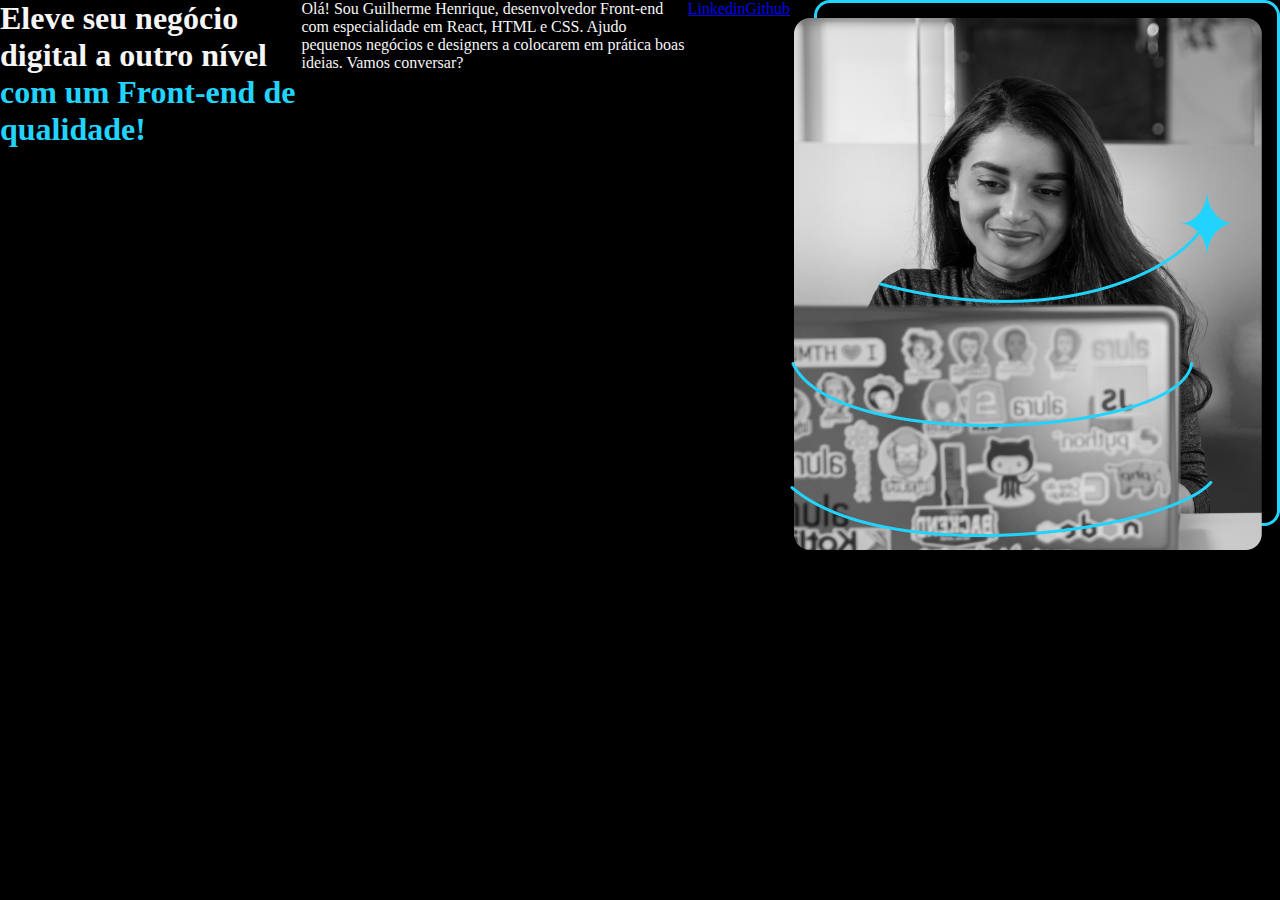
==== index.html @ 440de0aa "Criando um portfolio" ====
<!DOCTYPE html>
<html lang="pt-br">
<head>
    <meta charset="UTF-8">
    <meta http-equiv="X-UA-Compatible" content="IE=edge">
    <meta name="viewport" content="width=device-width, initial-scale=1.0">
    <title>Portfolio</title>
    <link rel="stylesheet" href="style.css">
</head>
<body>
    <header></header> <!--Cabeçalho-->
    <main class="apresentacao">
        <h1>Eleve seu negócio digital a outro nível 
            <strong class="titulo-destaque">com um Front-end 
            de qualidade!</strong></h1>

        <p>
            Olá! Sou Guilherme Henrique, desenvolvedor Front-end com especialidade 
            em  React, HTML e CSS. 
            Ajudo pequenos negócios e designers a colocarem em prática boas ideias.
             Vamos conversar?
        </p>

        <a href="www.linkedin.com/in/guilherme-costa-a00463291">Linkedin</a>
        <a href="https://github.com/GuilhermeDevSoftware">Github</a>
        
        <img src="ImagemimagemPortfolio.png" alt="foto programando">
    </main> <!--Principal-->
    <footer></footer> <!--Rodapé-->
</body>
</html>
---- style.css ----
* {  /* o asteristico se refere a TUDO no html */
    margin: 0;
    padding: 0;
}

body {
    height: 100vh; /* Altura padrão*/
    box-sizing: border-box;
    background-color: #000000;
    color: #F6F6F6;
}

.titulo-destaque {
    color: #22d4fd;
}

.apresentacao {
    display: flex;
}
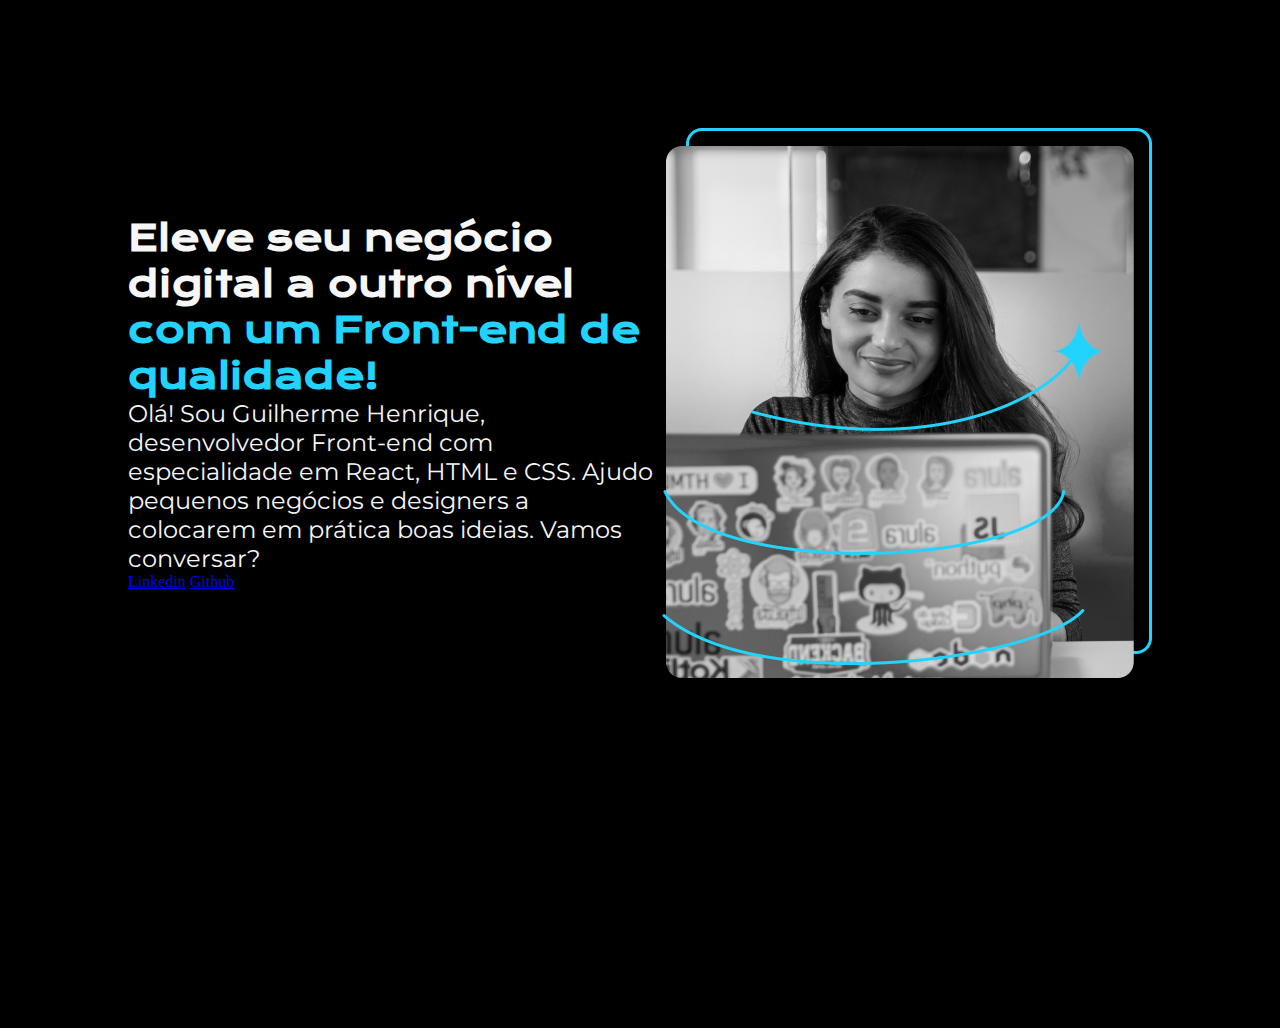
==== commit df99fe68: "Importando fontes" ====
--- a/index.html
+++ b/index.html
@@ -10,20 +10,22 @@
 <body>
     <header></header> <!--Cabeçalho-->
     <main class="apresentacao">
-        <h1>Eleve seu negócio digital a outro nível 
-            <strong class="titulo-destaque">com um Front-end 
-            de qualidade!</strong></h1>
-
-        <p>
-            Olá! Sou Guilherme Henrique, desenvolvedor Front-end com especialidade 
-            em  React, HTML e CSS. 
-            Ajudo pequenos negócios e designers a colocarem em prática boas ideias.
-             Vamos conversar?
-        </p>
-
-        <a href="www.linkedin.com/in/guilherme-costa-a00463291">Linkedin</a>
-        <a href="https://github.com/GuilhermeDevSoftware">Github</a>
-        
+        <section class="apresentacao__conteudo">
+            <h1 class="apresentacao__conteudo__titulo">Eleve seu negócio digital a outro nível 
+                <strong class="titulo-destaque">com um Front-end 
+                de qualidade!</strong></h1>
+    
+            <p class="apresentacao__conteudo__texto">
+                Olá! Sou Guilherme Henrique, desenvolvedor Front-end com especialidade 
+                em  React, HTML e CSS. 
+                Ajudo pequenos negócios e designers a colocarem em prática boas ideias.
+                 Vamos conversar?
+            </p>
+    
+            <a href="www.linkedin.com/in/guilherme-costa-a00463291">Linkedin</a>
+            <a href="https://github.com/GuilhermeDevSoftware">Github</a>
+        </section>
+    
         <img src="ImagemimagemPortfolio.png" alt="foto programando">
     </main> <!--Principal-->
     <footer></footer> <!--Rodapé-->
--- a/style.css
+++ b/style.css
@@ -1,3 +1,5 @@
+@import url('https://fonts.googleapis.com/css2?family=Krona+One&family=Montserrat:ital,wght@0,100..900;1,100..900&display=swap'); /* Montserrat e Krona One */
+
 * {  /* o asteristico se refere a TUDO no html */
     margin: 0;
     padding: 0;
@@ -14,6 +16,24 @@
     color: #22d4fd;
 }
 
-.apresentacao {
-    display: flex;
+.apresentacao { 
+    margin: 10%;
+    display: flex; /* Sequencia em linha*/
+    align-items: center;/* Centralizando */ 
+    justify-content: space-between; /* Espaço entre conteudoi*/
 }
+
+.apresentacao__conteudo {
+    width: 615px;
+    /*height: 482px;*/
+}
+
+.apresentacao__conteudo__titulo {
+    font-size: 36px;
+    font-family: "Krona One", sans-serif;
+}
+
+.apresentacao__conteudo__texto {
+    font-size: 24px;
+    font-family: "Montserrat", sans-serif;
+}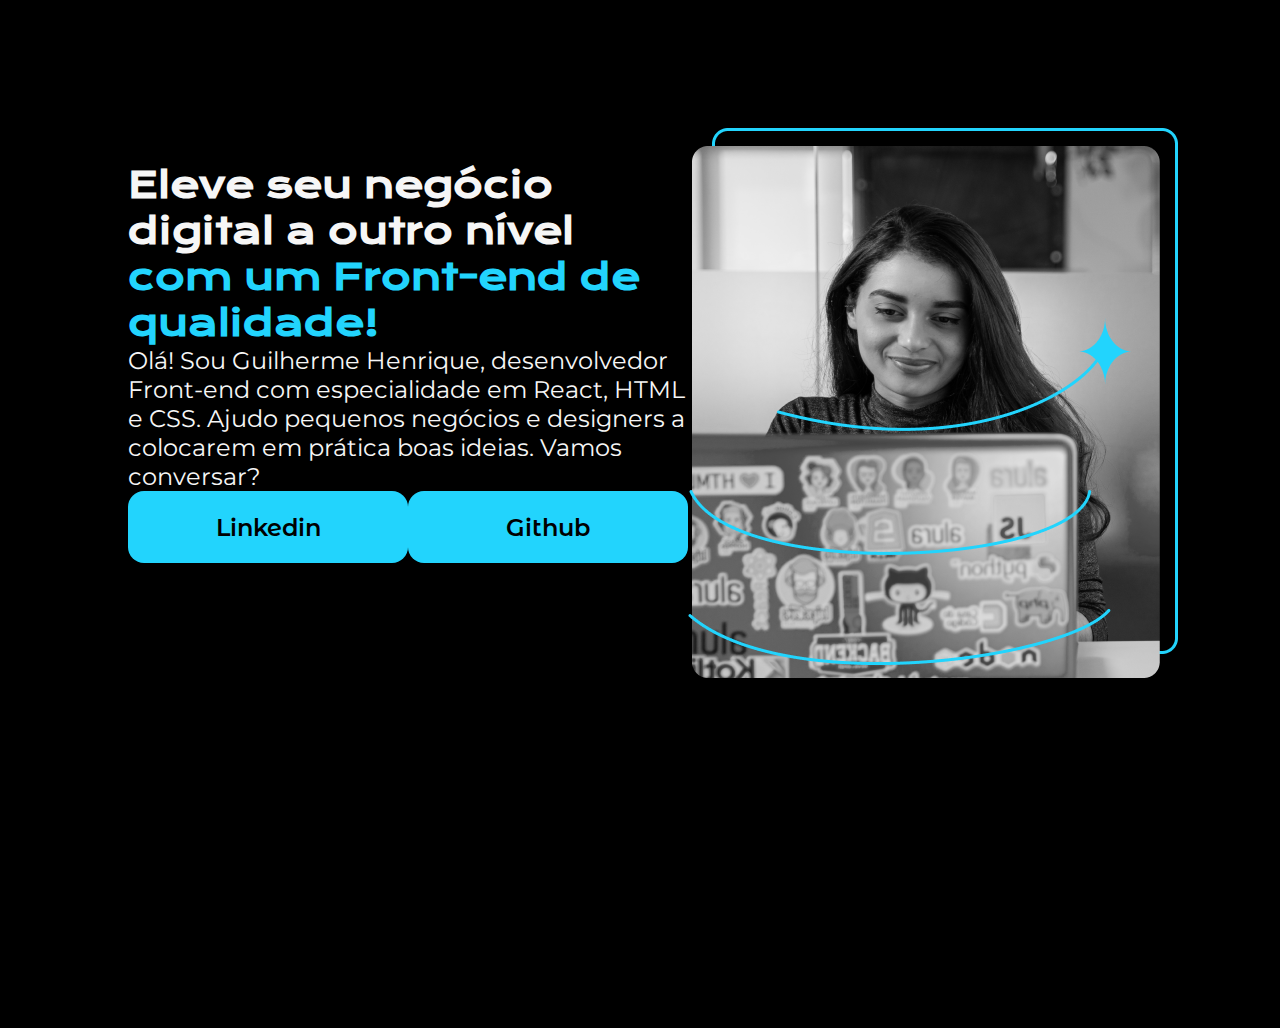
==== commit b4e99f4c: "Criando botão personalizado" ====
--- a/index.html
+++ b/index.html
@@ -1,5 +1,6 @@
 <!DOCTYPE html>
 <html lang="pt-br">
+
 <head>
     <meta charset="UTF-8">
     <meta http-equiv="X-UA-Compatible" content="IE=edge">
@@ -7,6 +8,7 @@
     <title>Portfolio</title>
     <link rel="stylesheet" href="style.css">
 </head>
+
 <body>
     <header></header> <!--Cabeçalho-->
     <main class="apresentacao">
@@ -21,13 +23,17 @@
                 Ajudo pequenos negócios e designers a colocarem em prática boas ideias.
                  Vamos conversar?
             </p>
-    
-            <a href="www.linkedin.com/in/guilherme-costa-a00463291">Linkedin</a>
-            <a href="https://github.com/GuilhermeDevSoftware">Github</a>
+            
+            <div class="apresentacao__links">
+                <a class="apresentacao__links__link" href="www.linkedin.com/in/guilherme-costa-a00463291">Linkedin</a>
+                <a class="apresentacao__links__link" href="https://github.com/GuilhermeDevSoftware">Github</a>
+            </div>
+            
         </section>
     
         <img src="ImagemimagemPortfolio.png" alt="foto programando">
     </main> <!--Principal-->
     <footer></footer> <!--Rodapé-->
 </body>
+
 </html>--- a/style.css
+++ b/style.css
@@ -1,4 +1,5 @@
 @import url('https://fonts.googleapis.com/css2?family=Krona+One&family=Montserrat:ital,wght@0,100..900;1,100..900&display=swap'); /* Montserrat e Krona One */
+@import url('https://fonts.googleapis.com/css2?family=Montserrat+Alternates&display=swap');
 
 * {  /* o asteristico se refere a TUDO no html */
     margin: 0;
@@ -25,7 +26,7 @@
 
 .apresentacao__conteudo {
     width: 615px;
-    /*height: 482px;*/
+    height: 482px;
 }
 
 .apresentacao__conteudo__titulo {
@@ -36,4 +37,22 @@
 .apresentacao__conteudo__texto {
     font-size: 24px;
     font-family: "Montserrat", sans-serif;
+}
+
+.apresentacao__links {
+    display: flex;
+    justify-content: space-between;
+}
+
+.apresentacao__links__link { /* Criando um botao*/
+    background-color: #22D4FD;
+    width: 280px;
+    text-align: center;
+    border-radius: 16px; /* Arredondar a borda*/
+    font-size: 24px;
+    font-weight: 600;
+    padding: 21.5px 0 ; /* Primeiro valor é vertical e o segundo é horizontal*/
+    text-decoration: none;
+    color: #000000;
+    font-family: "Montserrat Alternates", sans-serif;
 }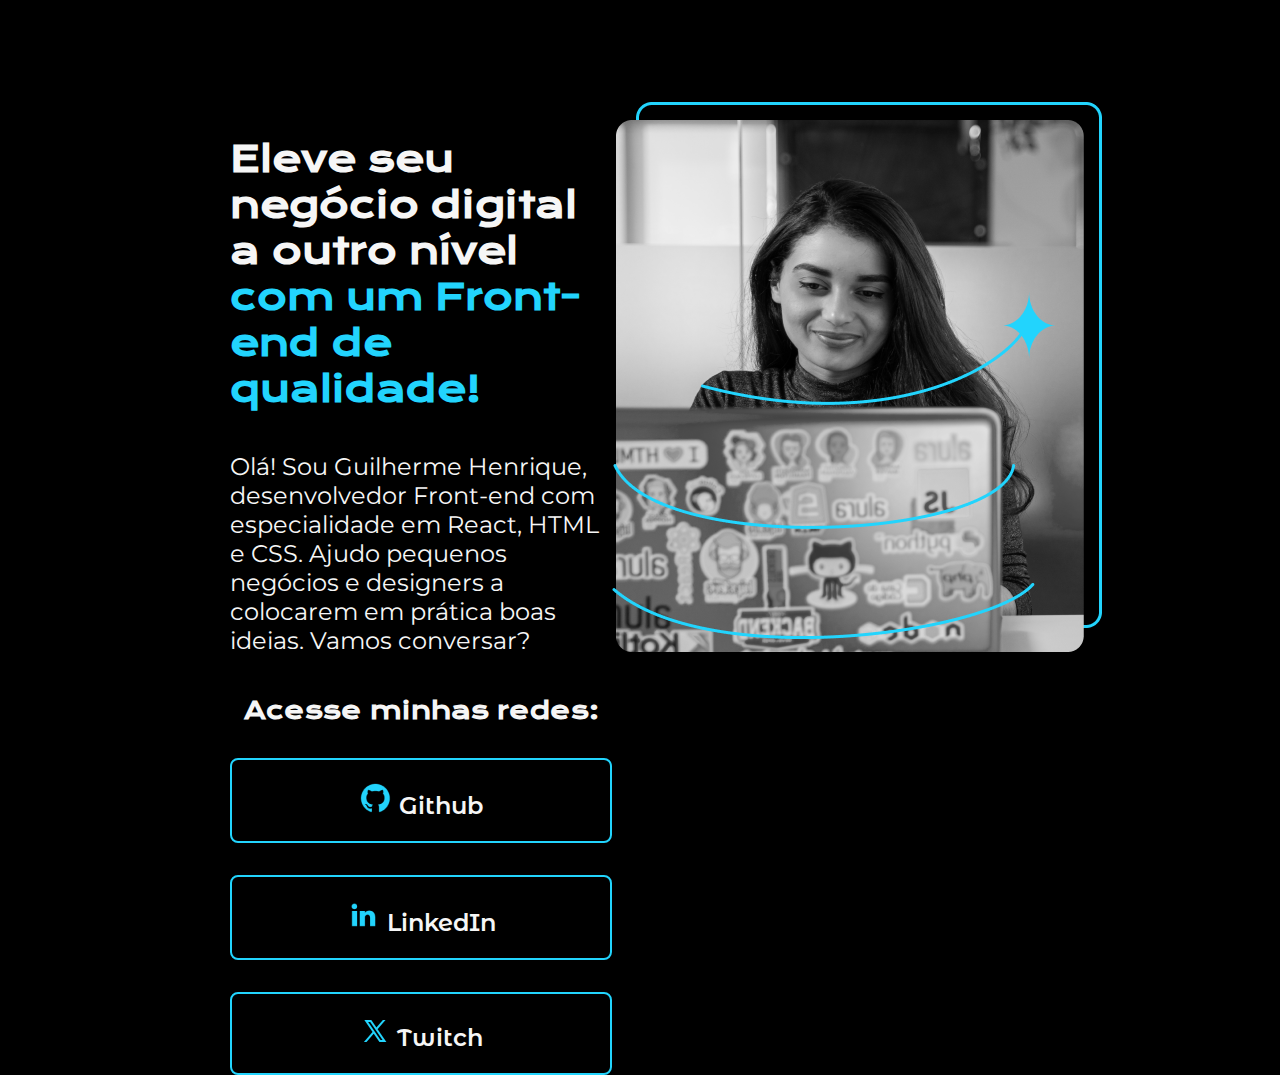
==== commit 999c3fb9: "Adicionando icones visuais aos links" ====
--- a/index.html
+++ b/index.html
@@ -25,13 +25,24 @@
             </p>
             
             <div class="apresentacao__links">
-                <a class="apresentacao__links__link" href="www.linkedin.com/in/guilherme-costa-a00463291">Linkedin</a>
-                <a class="apresentacao__links__link" href="https://github.com/GuilhermeDevSoftware">Github</a>
+                <h2 class="apresentacao__links__subtitulo">Acesse minhas redes:</h2>
+                <a  class="apresentacao__links__link" href="https://github.com/GuilhermeDevSoftware">
+                    <img src="./imagens/github.png">
+                    Github
+                </a>
+                <a  class="apresentacao__links__link" href="https://www.udemy.com/join/login-popup/?next=/home/my-courses/learning/">
+                    <img src="./imagens/linkedin1.png">
+                    LinkedIn
+                </a>
+                <a  class="apresentacao__links__link" href="https://twitch.tv/tibia">
+                    <img src="./imagens/twiter.png">
+                    Twitch
+                </a>
             </div>
             
         </section>
     
-        <img src="ImagemimagemPortfolio.png" alt="foto programando">
+        <img src="./imagens/ImagemimagemPortfolio.png" alt="foto programando">
     </main> <!--Principal-->
     <footer></footer> <!--Rodapé-->
 </body>
--- a/style.css
+++ b/style.css
@@ -18,15 +18,18 @@
 }
 
 .apresentacao { 
-    margin: 10%;
+    margin: 8% 18%;
     display: flex; /* Sequencia em linha*/
     align-items: center;/* Centralizando */ 
-    justify-content: space-between; /* Espaço entre conteudoi*/
+    justify-content: space-between; /* Espaço entre conteudo*/
 }
 
 .apresentacao__conteudo {
     width: 615px;
     height: 482px;
+    display: flex;
+    flex-direction: column;
+    gap: 40px;
 }
 
 .apresentacao__conteudo__titulo {
@@ -40,19 +43,30 @@
 }
 
 .apresentacao__links {
-    display: flex;
+    display: flex; /* Deixa em linha*/
+    flex-direction: column; /* Deixa em coluna*/
+    align-items: center; /* Centralizar*/
     justify-content: space-between;
+    gap: 32px; /* Criar espaço entre os botão, sem isso fica grudado*/
+    margin-bottom: 15px;
+}
+
+.apresentacao__links__subtitulo {
+    font-family: "Krona One", sans-serif;
+    font-weight: 400px; /* Calibre da fonte */
+    font-size: 24px;
 }
 
 .apresentacao__links__link { /* Criando um botao*/
-    background-color: #22D4FD;
-    width: 280px;
+    width: 378px; /* Largura*/
     text-align: center;
-    border-radius: 16px; /* Arredondar a borda*/
+    border: 2px solid #22d4fd; /* Criar uma borda solida */
+    border-radius: 8px; /* Arredondar a borda*/
     font-size: 24px;
     font-weight: 600;
     padding: 21.5px 0 ; /* Primeiro valor é vertical e o segundo é horizontal*/
     text-decoration: none;
-    color: #000000;
+    color: #f6f6f6;
     font-family: "Montserrat Alternates", sans-serif;
-}+}
+
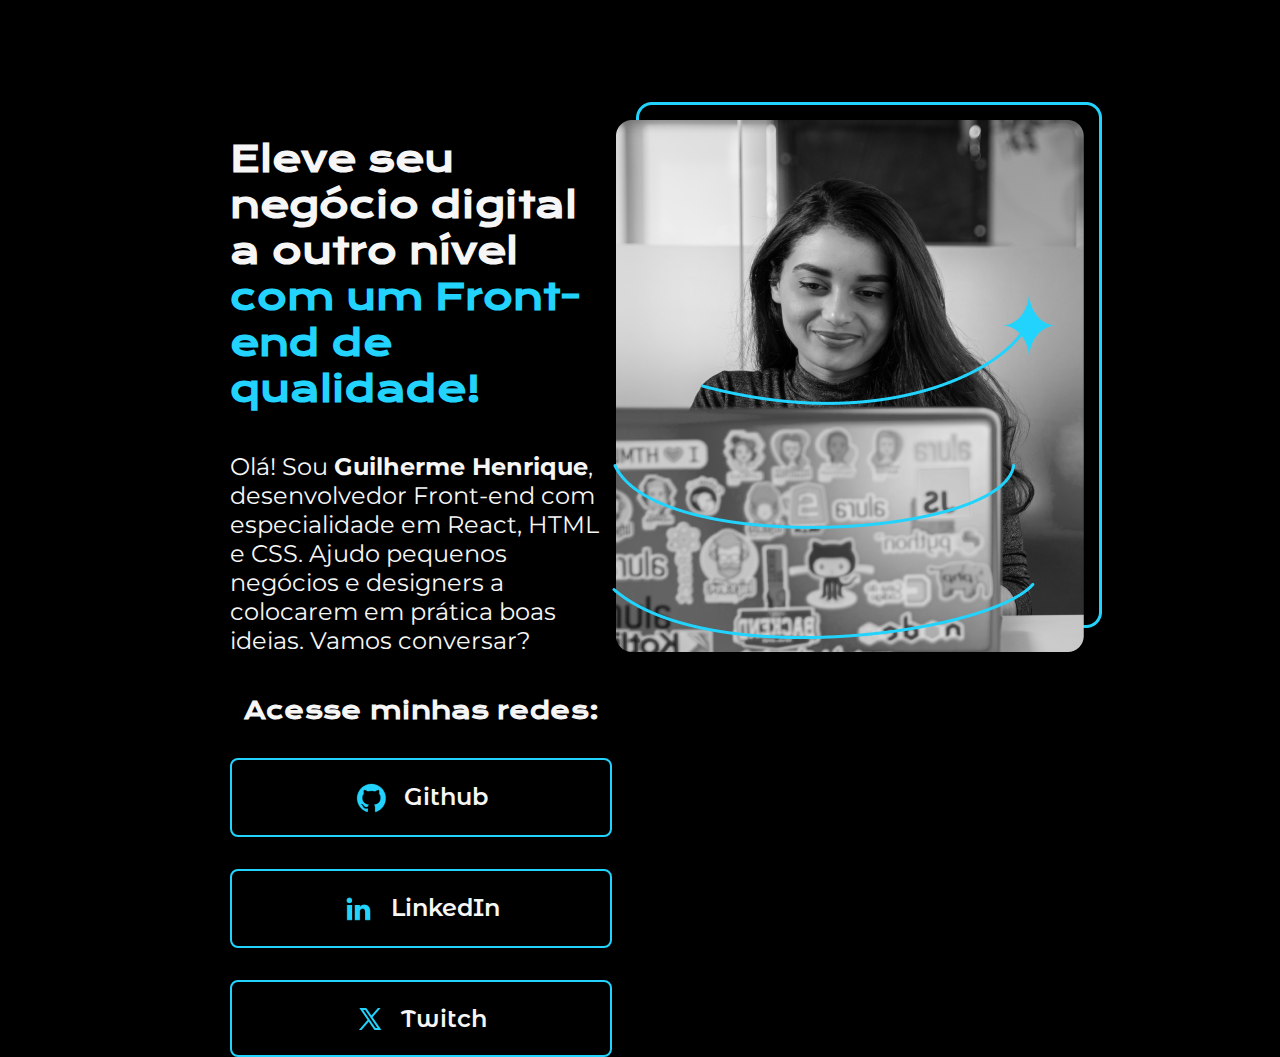
==== commit 030ce3c8: "Destacando as navegações" ====
--- a/index.html
+++ b/index.html
@@ -18,7 +18,7 @@
                 de qualidade!</strong></h1>
     
             <p class="apresentacao__conteudo__texto">
-                Olá! Sou Guilherme Henrique, desenvolvedor Front-end com especialidade 
+                Olá! Sou <strong class="destaque__nome">Guilherme Henrique</strong>, desenvolvedor Front-end com especialidade 
                 em  React, HTML e CSS. 
                 Ajudo pequenos negócios e designers a colocarem em prática boas ideias.
                  Vamos conversar?
--- a/style.css
+++ b/style.css
@@ -58,6 +58,9 @@
 }
 
 .apresentacao__links__link { /* Criando um botao*/
+    display: flex;
+    justify-content: center;
+    gap: 16px;
     width: 378px; /* Largura*/
     text-align: center;
     border: 2px solid #22d4fd; /* Criar uma borda solida */
@@ -70,3 +73,10 @@
     font-family: "Montserrat Alternates", sans-serif;
 }
 
+.apresentacao__links__link:hover {
+    background-color: #272727;
+}
+
+.destaque__nome:hover {
+    box-shadow: 0 0 10px rgba(86, 188, 228, 0.5);
+}
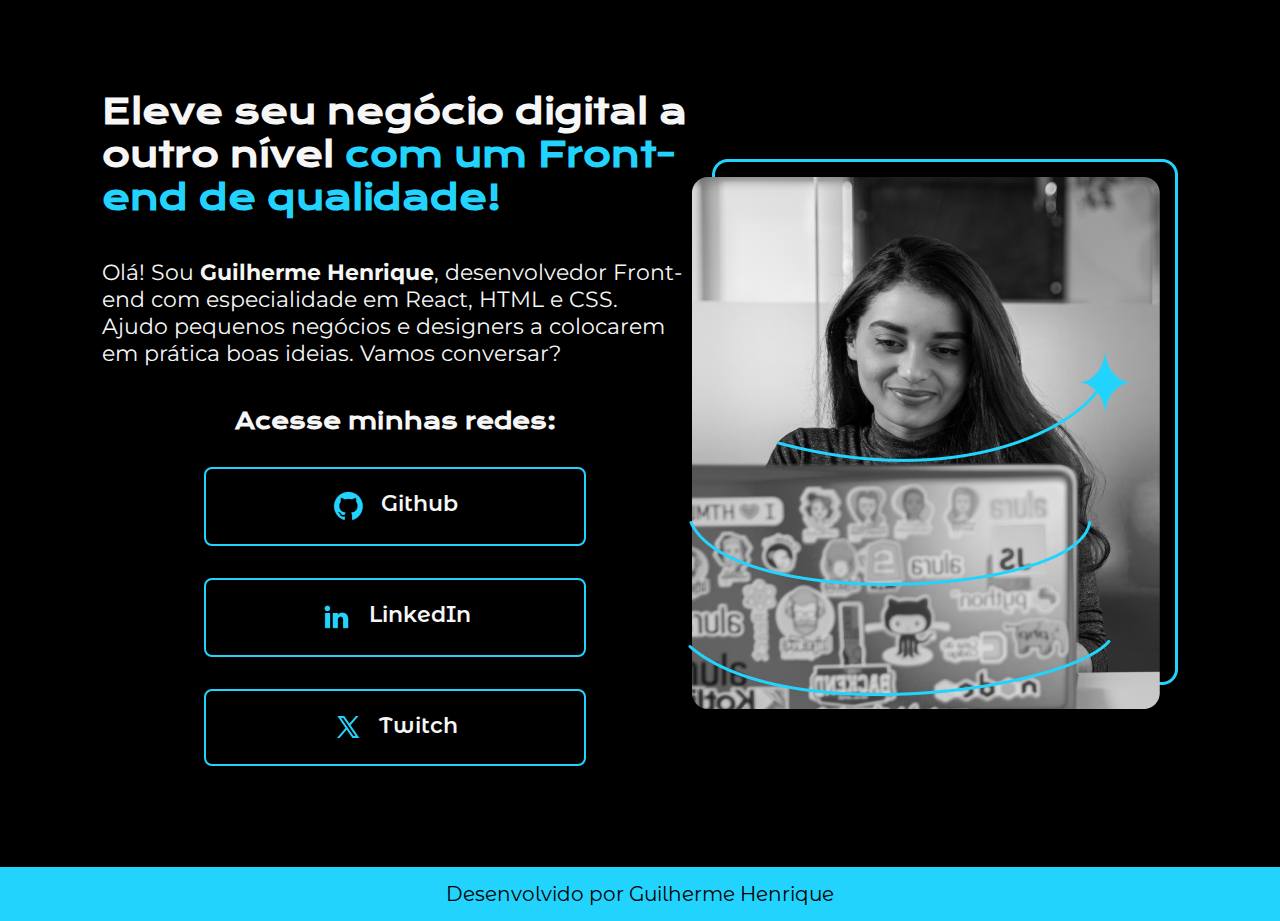
==== commit 7e73fef7: "Footer" ====
--- a/index.html
+++ b/index.html
@@ -44,7 +44,9 @@
     
         <img src="./imagens/ImagemimagemPortfolio.png" alt="foto programando">
     </main> <!--Principal-->
-    <footer></footer> <!--Rodapé-->
+    <footer class="rodape">
+        <p>Desenvolvido por Guilherme Henrique</p>
+    </footer> <!--Rodapé-->
 </body>
 
 </html>--- a/style.css
+++ b/style.css
@@ -7,7 +7,7 @@
 }
 
 body {
-    height: 100vh; /* Altura padrão*/
+   /* height: 100vh;  Altura padrão*/
     box-sizing: border-box;
     background-color: #000000;
     color: #F6F6F6;
@@ -18,27 +18,26 @@
 }
 
 .apresentacao { 
-    margin: 8% 18%;
+    padding: 7% 8%; /* Distancia entre os itens na tela*/
     display: flex; /* Sequencia em linha*/
     align-items: center;/* Centralizando */ 
     justify-content: space-between; /* Espaço entre conteudo*/
 }
 
 .apresentacao__conteudo {
-    width: 615px;
-    height: 482px;
+    width: 600px;
     display: flex;
     flex-direction: column;
     gap: 40px;
 }
 
 .apresentacao__conteudo__titulo {
-    font-size: 36px;
+    font-size: 34px;
     font-family: "Krona One", sans-serif;
 }
 
 .apresentacao__conteudo__texto {
-    font-size: 24px;
+    font-size: 22px;
     font-family: "Montserrat", sans-serif;
 }
 
@@ -48,13 +47,13 @@
     align-items: center; /* Centralizar*/
     justify-content: space-between;
     gap: 32px; /* Criar espaço entre os botão, sem isso fica grudado*/
-    margin-bottom: 15px;
+    margin-bottom: 12px;
 }
 
 .apresentacao__links__subtitulo {
     font-family: "Krona One", sans-serif;
     font-weight: 400px; /* Calibre da fonte */
-    font-size: 24px;
+    font-size: 22px;
 }
 
 .apresentacao__links__link { /* Criando um botao*/
@@ -65,7 +64,7 @@
     text-align: center;
     border: 2px solid #22d4fd; /* Criar uma borda solida */
     border-radius: 8px; /* Arredondar a borda*/
-    font-size: 24px;
+    font-size: 22px;
     font-weight: 600;
     padding: 21.5px 0 ; /* Primeiro valor é vertical e o segundo é horizontal*/
     text-decoration: none;
@@ -80,3 +79,13 @@
 .destaque__nome:hover {
     box-shadow: 0 0 10px rgba(86, 188, 228, 0.5);
 }
+
+.rodape {
+    color: #000000;
+    background-color: #22d4fd;
+    font-family: "Montserrat Alternates", sans-serif;
+    font-size: 20px;
+    padding: 15px;
+    text-align: center;
+    font-weight: 400px;
+}
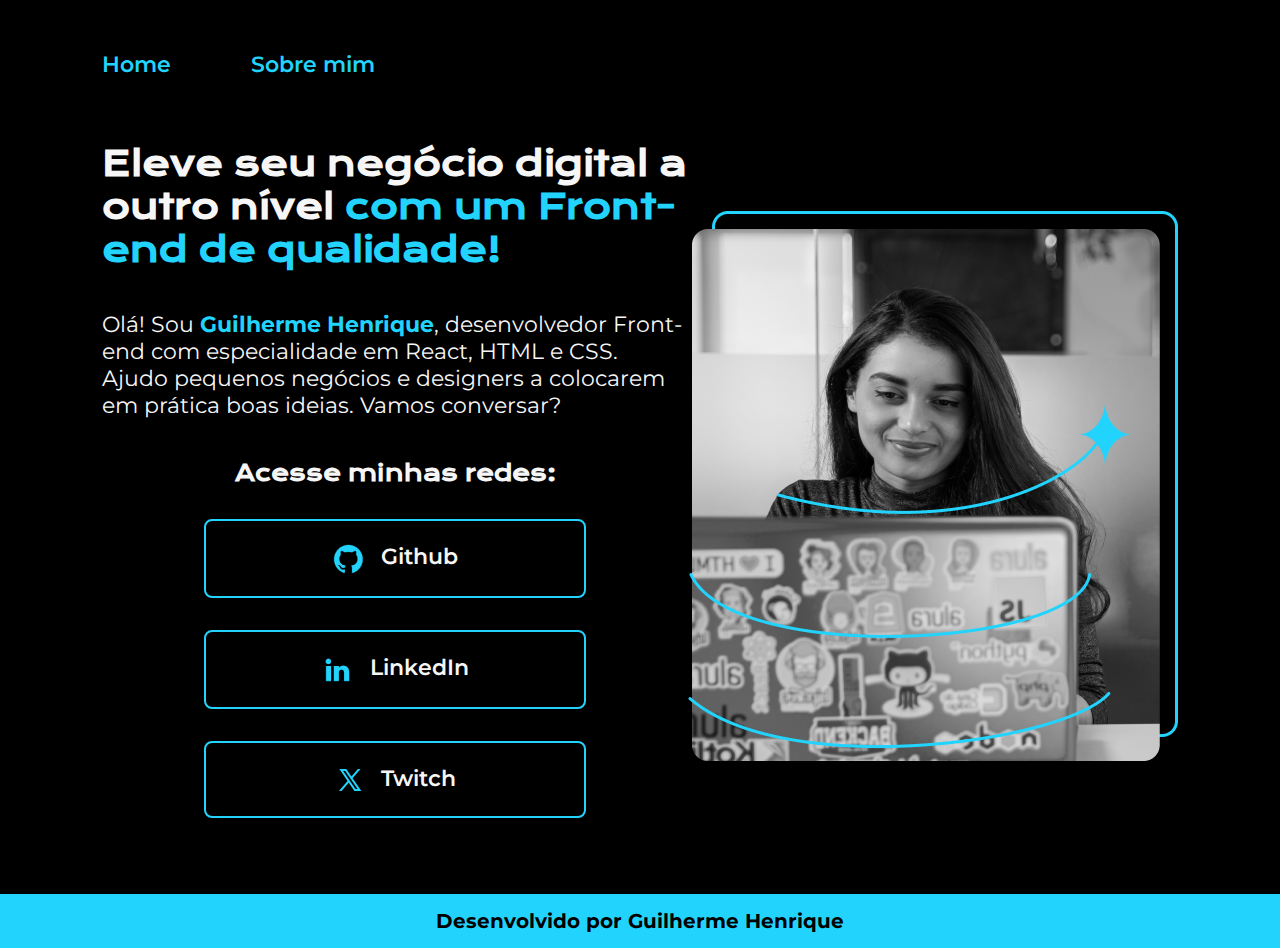
==== commit 28d6ac75: "Projeto Concluido" ====
--- a/index.html
+++ b/index.html
@@ -6,11 +6,16 @@
     <meta http-equiv="X-UA-Compatible" content="IE=edge">
     <meta name="viewport" content="width=device-width, initial-scale=1.0">
     <title>Portfolio</title>
-    <link rel="stylesheet" href="style.css">
+    <link rel="stylesheet" href="./styles/style.css">
 </head>
 
 <body>
-    <header></header> <!--Cabeçalho-->
+    <header class="Cabecalho">
+        <nav class="Cabecalho__menu">
+            <a class="Cabecalho__menu__link" href="index.html">Home</a>
+            <a class="Cabecalho__menu__link" href="about.html">Sobre mim</a>
+        </nav>
+    </header> <!--Cabeçalho-->
     <main class="apresentacao">
         <section class="apresentacao__conteudo">
             <h1 class="apresentacao__conteudo__titulo">Eleve seu negócio digital a outro nível 
@@ -45,7 +50,7 @@
         <img src="./imagens/ImagemimagemPortfolio.png" alt="foto programando">
     </main> <!--Principal-->
     <footer class="rodape">
-        <p>Desenvolvido por Guilherme Henrique</p>
+        <p><strong>Desenvolvido por Guilherme Henrique</strong> </p>
     </footer> <!--Rodapé-->
 </body>
 
--- a/styles/style.css
+++ b/styles/style.css
@@ -0,0 +1,124 @@
+@import url('https://fonts.googleapis.com/css2?family=Krona+One&family=Montserrat:ital,wght@0,100..900;1,100..900&display=swap'); /* Montserrat e Krona One */
+@import url('https://fonts.googleapis.com/css2?family=Montserrat+Alternates&display=swap');
+
+:root {
+    --cor-primaria: #000000;
+    --cor-secundaria: #f6f6f6;
+    --cor-terciaria: #22d4fd;
+    --cor-hover: #272727;
+
+    --font-primaria: "Krona One", sans-serif;
+    --font-secundaria: "Montserrat", sans-serif;
+}
+
+* {  /* o asteristico se refere a TUDO no html */
+    margin: 0;
+    padding: 0;
+}
+
+body {
+   /* height: 100vh;  Altura padrão*/
+    box-sizing: border-box;
+    background-color: var(--cor-primaria);
+    color: var(--cor-secundaria);
+}
+
+.Cabecalho {
+    padding: 4% 0% 0% 8%;
+}
+
+.Cabecalho__menu {
+    display: flex;
+    gap: 80px;
+}
+
+.Cabecalho__menu__link {
+    font-family: var(--font-secundaria);
+    font-weight: 600;
+    font-size: 22px;
+    color: var(--cor-terciaria);
+    text-decoration: none;
+}
+
+
+.apresentacao { 
+    padding: 5% 8%; /* Distancia entre os itens na tela*/
+    display: flex; /* Sequencia em linha*/
+    align-items: center;/* Centralizando */ 
+    justify-content: space-between; /* Espaço entre conteudo*/
+}
+
+.apresentacao__conteudo {
+    width: 600px;
+    display: flex;
+    flex-direction: column;
+    gap: 40px;
+}
+
+.apresentacao__conteudo__titulo {
+    font-size: 34px;
+    font-family: var(--font-primaria);
+}
+
+.titulo-destaque {
+    color: var(--cor-terciaria);
+}
+
+.apresentacao__conteudo__texto {
+    font-size: 22px;
+    font-family: var(--font-secundaria);
+}
+
+.apresentacao__links {
+    display: flex; /* Deixa em linha*/
+    flex-direction: column; /* Deixa em coluna*/
+    align-items: center; /* Centralizar*/
+    justify-content: space-between;
+    gap: 32px; /* Criar espaço entre os botão, sem isso fica grudado*/
+    margin-bottom: 12px;
+}
+
+.apresentacao__links__subtitulo {
+    font-family: var(--font-primaria);
+    font-weight: 400px; /* Calibre da fonte */
+    font-size: 22px;
+}
+
+.apresentacao__links__link { /* Criando um botao*/
+    display: flex;
+    justify-content: center;
+    gap: 16px;
+    width: 378px; /* Largura*/
+    text-align: center;
+    border: 2px solid var(--cor-terciaria); /* Criar uma borda solida */
+    border-radius: 8px; /* Arredondar a borda*/
+    font-size: 22px;
+    font-weight: 600;
+    padding: 21.5px 0 ; /* Primeiro valor é vertical e o segundo é horizontal*/
+    text-decoration: none;
+    color: var(--cor-secundaria);
+    font-family: var(--font-secundaria);
+}
+
+.apresentacao__links__link:hover {
+    background-color: #272727;
+}
+
+.destaque__nome {
+    color: var(--cor-terciaria);
+}
+
+.destaque__nome:hover {
+    box-shadow: 0 0 10px rgba(86, 188, 228, 0.5);
+    color: var(--cor-hover);
+}
+
+.rodape {
+    color: var(--cor-primaria);
+    background-color: var(--cor-terciaria);
+    font-family: var(--font-secundaria);
+    font-size: 20px;
+    padding: 15px;
+    text-align: center;
+    font-weight: 400px;
+}
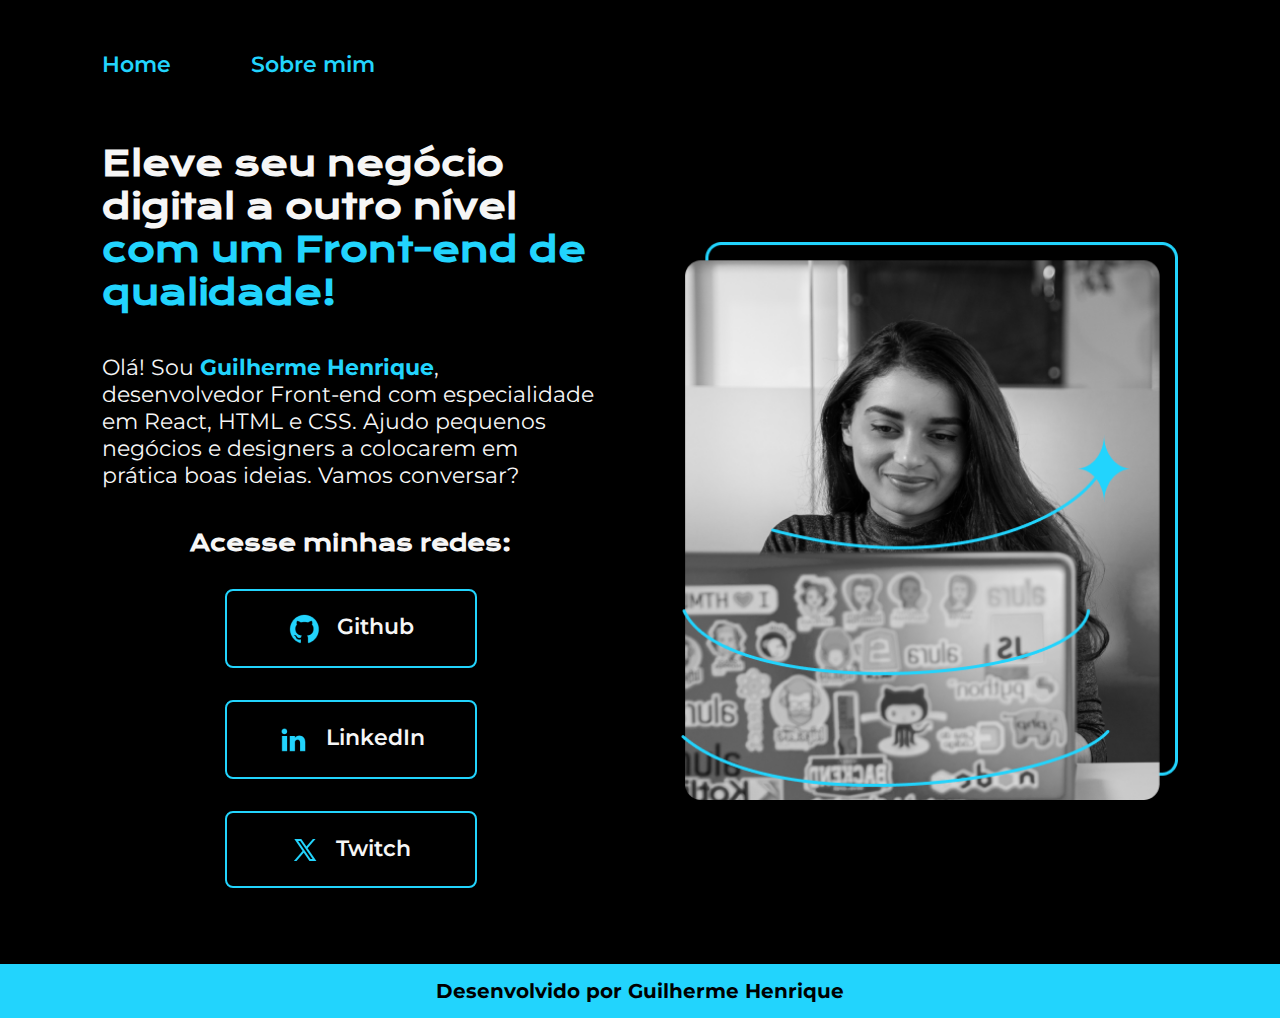
==== commit 5cc08c30: "Deixando o projeto mais acessivel. MEDIA QUERY" ====
--- a/index.html
+++ b/index.html
@@ -31,15 +31,15 @@
             
             <div class="apresentacao__links">
                 <h2 class="apresentacao__links__subtitulo">Acesse minhas redes:</h2>
-                <a  class="apresentacao__links__link" href="https://github.com/GuilhermeDevSoftware">
+                <a  class="apresentacao__links__navegacao" href="https://github.com/GuilhermeDevSoftware">
                     <img src="./imagens/github.png">
                     Github
                 </a>
-                <a  class="apresentacao__links__link" href="https://www.udemy.com/join/login-popup/?next=/home/my-courses/learning/">
+                <a  class="apresentacao__links__navegacao" href="https://www.udemy.com/join/login-popup/?next=/home/my-courses/learning/">
                     <img src="./imagens/linkedin1.png">
                     LinkedIn
                 </a>
-                <a  class="apresentacao__links__link" href="https://twitch.tv/tibia">
+                <a  class="apresentacao__links__navegacao" href="https://twitch.tv/tibia">
                     <img src="./imagens/twiter.png">
                     Twitch
                 </a>
@@ -47,7 +47,7 @@
             
         </section>
     
-        <img src="./imagens/ImagemimagemPortfolio.png" alt="foto programando">
+        <img class="apresentacao__imagem" src="./imagens/ImagemimagemPortfolio.png" alt="foto programando">
     </main> <!--Principal-->
     <footer class="rodape">
         <p><strong>Desenvolvido por Guilherme Henrique</strong> </p>
--- a/styles/style.css
+++ b/styles/style.css
@@ -35,7 +35,7 @@
 .Cabecalho__menu__link {
     font-family: var(--font-secundaria);
     font-weight: 600;
-    font-size: 22px;
+    font-size: 1.375rem;
     color: var(--cor-terciaria);
     text-decoration: none;
 }
@@ -46,17 +46,18 @@
     display: flex; /* Sequencia em linha*/
     align-items: center;/* Centralizando */ 
     justify-content: space-between; /* Espaço entre conteudo*/
+    gap: 82px;
 }
 
 .apresentacao__conteudo {
-    width: 600px;
+    width: 50%;
     display: flex;
     flex-direction: column;
     gap: 40px;
 }
 
 .apresentacao__conteudo__titulo {
-    font-size: 34px;
+    font-size: 2.12rem;
     font-family: var(--font-primaria);
 }
 
@@ -65,7 +66,7 @@
 }
 
 .apresentacao__conteudo__texto {
-    font-size: 22px;
+    font-size: 1.375rem;
     font-family: var(--font-secundaria);
 }
 
@@ -81,18 +82,18 @@
 .apresentacao__links__subtitulo {
     font-family: var(--font-primaria);
     font-weight: 400px; /* Calibre da fonte */
-    font-size: 22px;
+    font-size: 1.375rem;
 }
 
-.apresentacao__links__link { /* Criando um botao*/
+.apresentacao__links__navegacao { /* Criando um botao*/
     display: flex;
     justify-content: center;
     gap: 16px;
-    width: 378px; /* Largura*/
+    width: 50%; /* Largura*/
     text-align: center;
     border: 2px solid var(--cor-terciaria); /* Criar uma borda solida */
     border-radius: 8px; /* Arredondar a borda*/
-    font-size: 22px;
+    font-size: 1.375rem;
     font-weight: 600;
     padding: 21.5px 0 ; /* Primeiro valor é vertical e o segundo é horizontal*/
     text-decoration: none;
@@ -100,7 +101,7 @@
     font-family: var(--font-secundaria);
 }
 
-.apresentacao__links__link:hover {
+.apresentacao__links__navegacao:hover {
     background-color: #272727;
 }
 
@@ -113,12 +114,35 @@
     color: var(--cor-hover);
 }
 
+.apresentacao__imagem {
+    width: 50%;
+}
+
 .rodape {
     color: var(--cor-primaria);
     background-color: var(--cor-terciaria);
     font-family: var(--font-secundaria);
-    font-size: 20px;
+    font-size: 1.25rem;
     padding: 15px;
     text-align: center;
     font-weight: 400px;
 }
+
+@media (max-width: 960px) {
+    .Cabecalho {
+        padding: 7%;     
+    }
+
+    .Cabecalho__menu {
+        justify-content: center;
+    }
+
+    .apresentacao {
+        flex-direction: column-reverse;
+        padding: 5%;
+    }
+
+    .apresentacao__conteudo {
+        width: auto; 
+    }
+}
